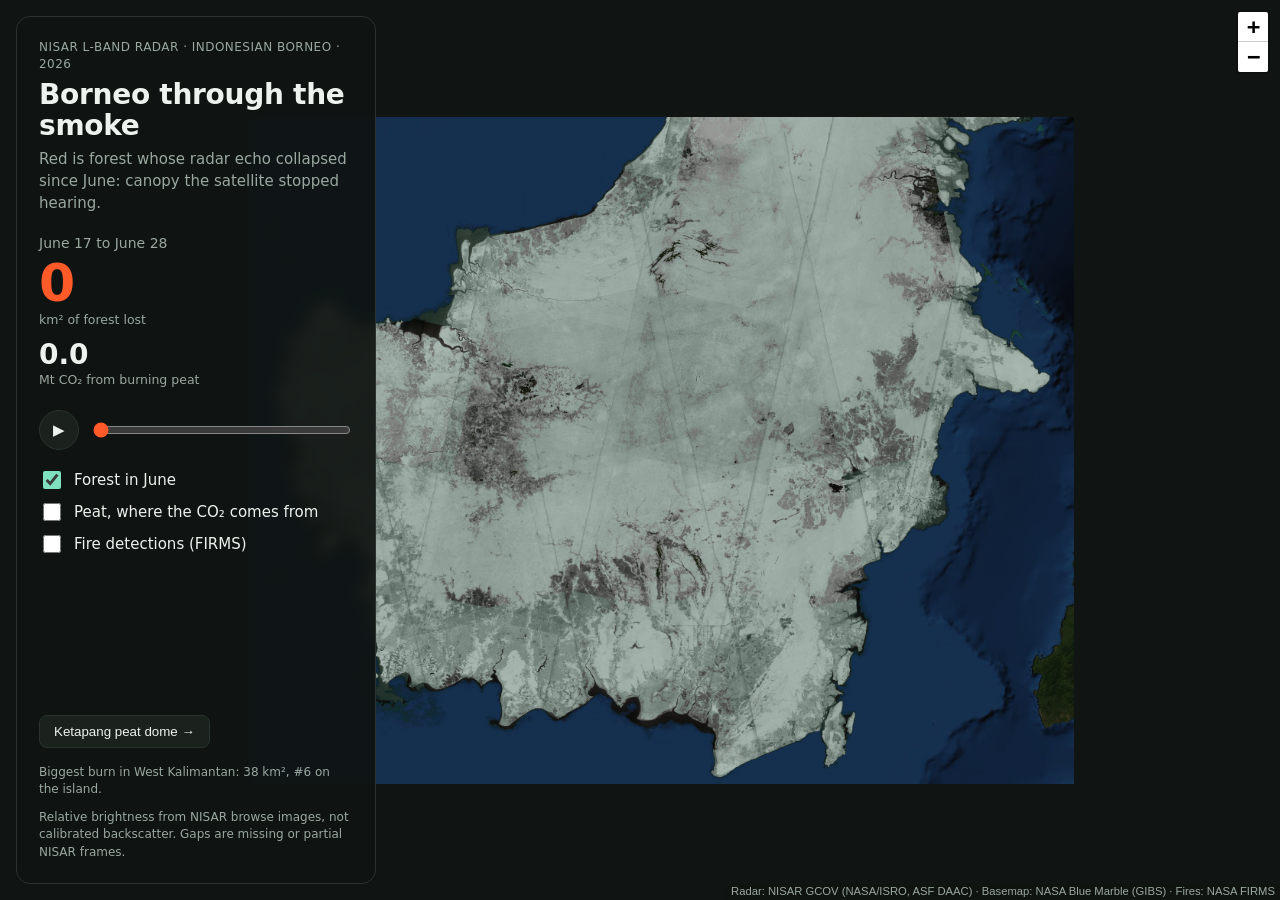
==== index.html @ 3c196cfb "Peat layer, car scale, single-pass Ketapang chart CO2 gets a map layer (Peat-ML peat share) and a sc" ====
<!doctype html>
<html lang="en">
<head>
  <meta charset="utf-8">
  <meta name="viewport" content="width=device-width, initial-scale=1">
  <title>Borneo Through the Smoke</title>
  <link rel="stylesheet" href="vendor/leaflet.css">
  <link rel="stylesheet" href="style.css">
</head>
<body>
  <div id="map" aria-label="Map of Indonesian Borneo"></div>

  <aside id="panel">
    <header>
      <p class="kicker">NISAR L-band radar · Indonesian Borneo · 2026</p>
      <h1>Borneo through the smoke</h1>
      <p class="lede">Red is forest whose radar echo collapsed since June: canopy the satellite stopped hearing.</p>
    </header>

    <section class="readout" aria-live="polite">
      <div class="date" id="date">June 17 to 28</div>
      <div class="stat"><span id="km2">0</span><small>km² of forest lost</small></div>
      <div class="stat secondary" id="co2wrap" hidden><span id="co2">0</span><small id="co2label">Mt CO₂ from burning peat</small><small class="cars" id="cars"></small></div>
    </section>

    <section class="time">
      <button id="play" type="button" aria-label="Play">▶</button>
      <input id="slider" type="range" min="0" max="0" value="0" aria-label="12-day step">
    </section>

    <section class="layers">
      <label><input type="checkbox" id="tForest" checked> Forest in June</label>
      <label><input type="checkbox" id="tPeat"> Peat, where the CO₂ comes from</label>
      <label><input type="checkbox" id="tFires"> Fire detections (FIRMS)</label>
      <div class="agree" id="agree" hidden></div>
    </section>

    <section class="probe" id="probe" hidden>
      <div class="probe-head">
        <strong id="probeTitle">This spot</strong>
        <button id="probeClose" type="button" aria-label="Close">×</button>
      </div>
      <svg id="chart" viewBox="0 0 300 130" role="img" aria-label="Radar brightness over time"></svg>
      <p class="probenote" id="probeNote"></p>
      <p class="legend"><span class="hv"></span>HV hears leaves and branches <span class="hh"></span>HH hears the ground and trunks</p>
    </section>

    <footer>
      <button id="jump" type="button">Ketapang peat dome →</button>
      <small class="jumpnote" id="jumpNote"></small>
      <p class="limits">Relative brightness from NISAR browse images, not calibrated backscatter. Gaps are missing or partial NISAR frames.</p>
    </footer>
  </aside>

  <script src="vendor/leaflet.js"></script>
  <script src="app.js"></script>
</body>
</html>
---- vendor/leaflet.css ----
/* required styles */

.leaflet-pane,
.leaflet-tile,
.leaflet-marker-icon,
.leaflet-marker-shadow,
.leaflet-tile-container,
.leaflet-pane > svg,
.leaflet-pane > canvas,
.leaflet-zoom-box,
.leaflet-image-layer,
.leaflet-layer {
	position: absolute;
	left: 0;
	top: 0;
	}
.leaflet-container {
	overflow: hidden;
	}
.leaflet-tile,
.leaflet-marker-icon,
.leaflet-marker-shadow {
	-webkit-user-select: none;
	   -moz-user-select: none;
	        user-select: none;
	  -webkit-user-drag: none;
	}
/* Prevents IE11 from highlighting tiles in blue */
.leaflet-tile::selection {
	background: transparent;
}
/* Safari renders non-retina tile on retina better with this, but Chrome is worse */
.leaflet-safari .leaflet-tile {
	image-rendering: -webkit-optimize-contrast;
	}
/* hack that prevents hw layers "stretching" when loading new tiles */
.leaflet-safari .leaflet-tile-container {
	width: 1600px;
	height: 1600px;
	-webkit-transform-origin: 0 0;
	}
.leaflet-marker-icon,
.leaflet-marker-shadow {
	display: block;
	}
/* .leaflet-container svg: reset svg max-width decleration shipped in Joomla! (joomla.org) 3.x */
/* .leaflet-container img: map is broken in FF if you have max-width: 100% on tiles */
.leaflet-container .leaflet-overlay-pane svg {
	max-width: none !important;
	max-height: none !important;
	}
.leaflet-container .leaflet-marker-pane img,
.leaflet-container .leaflet-shadow-pane img,
.leaflet-container .leaflet-tile-pane img,
.leaflet-container img.leaflet-image-layer,
.leaflet-container .leaflet-tile {
	max-width: none !important;
	max-height: none !important;
	width: auto;
	padding: 0;
	}

.leaflet-container img.leaflet-tile {
	/* See: https://bugs.chromium.org/p/chromium/issues/detail?id=600120 */
	mix-blend-mode: plus-lighter;
}

.leaflet-container.leaflet-touch-zoom {
	-ms-touch-action: pan-x pan-y;
	touch-action: pan-x pan-y;
	}
.leaflet-container.leaflet-touch-drag {
	-ms-touch-action: pinch-zoom;
	/* Fallback for FF which doesn't support pinch-zoom */
	touch-action: none;
	touch-action: pinch-zoom;
}
.leaflet-container.leaflet-touch-drag.leaflet-touch-zoom {
	-ms-touch-action: none;
	touch-action: none;
}
.leaflet-container {
	-webkit-tap-highlight-color: transparent;
}
.leaflet-container a {
	-webkit-tap-highlight-color: rgba(51, 181, 229, 0.4);
}
.leaflet-tile {
	filter: inherit;
	visibility: hidden;
	}
.leaflet-tile-loaded {
	visibility: inherit;
	}
.leaflet-zoom-box {
	width: 0;
	height: 0;
	-moz-box-sizing: border-box;
	     box-sizing: border-box;
	z-index: 800;
	}
/* workaround for https://bugzilla.mozilla.org/show_bug.cgi?id=888319 */
.leaflet-overlay-pane svg {
	-moz-user-select: none;
	}

.leaflet-pane         { z-index: 400; }

.leaflet-tile-pane    { z-index: 200; }
.leaflet-overlay-pane { z-index: 400; }
.leaflet-shadow-pane  { z-index: 500; }
.leaflet-marker-pane  { z-index: 600; }
.leaflet-tooltip-pane   { z-index: 650; }
.leaflet-popup-pane   { z-index: 700; }

.leaflet-map-pane canvas { z-index: 100; }
.leaflet-map-pane svg    { z-index: 200; }

.leaflet-vml-shape {
	width: 1px;
	height: 1px;
	}
.lvml {
	behavior: url(#default#VML);
	display: inline-block;
	position: absolute;
	}


/* control positioning */

.leaflet-control {
	position: relative;
	z-index: 800;
	pointer-events: visiblePainted; /* IE 9-10 doesn't have auto */
	pointer-events: auto;
	}
.leaflet-top,
.leaflet-bottom {
	position: absolute;
	z-index: 1000;
	pointer-events: none;
	}
.leaflet-top {
	top: 0;
	}
.leaflet-right {
	right: 0;
	}
.leaflet-bottom {
	bottom: 0;
	}
.leaflet-left {
	left: 0;
	}
.leaflet-control {
	float: left;
	clear: both;
	}
.leaflet-right .leaflet-control {
	float: right;
	}
.leaflet-top .leaflet-control {
	margin-top: 10px;
	}
.leaflet-bottom .leaflet-control {
	margin-bottom: 10px;
	}
.leaflet-left .leaflet-control {
	margin-left: 10px;
	}
.leaflet-right .leaflet-control {
	margin-right: 10px;
	}


/* zoom and fade animations */

.leaflet-fade-anim .leaflet-popup {
	opacity: 0;
	-webkit-transition: opacity 0.2s linear;
	   -moz-transition: opacity 0.2s linear;
	        transition: opacity 0.2s linear;
	}
.leaflet-fade-anim .leaflet-map-pane .leaflet-popup {
	opacity: 1;
	}
.leaflet-zoom-animated {
	-webkit-transform-origin: 0 0;
	    -ms-transform-origin: 0 0;
	        transform-origin: 0 0;
	}
svg.leaflet-zoom-animated {
	will-change: transform;
}

.leaflet-zoom-anim .leaflet-zoom-animated {
	-webkit-transition: -webkit-transform 0.25s cubic-bezier(0,0,0.25,1);
	   -moz-transition:    -moz-transform 0.25s cubic-bezier(0,0,0.25,1);
	        transition:         transform 0.25s cubic-bezier(0,0,0.25,1);
	}
.leaflet-zoom-anim .leaflet-tile,
.leaflet-pan-anim .leaflet-tile {
	-webkit-transition: none;
	   -moz-transition: none;
	        transition: none;
	}

.leaflet-zoom-anim .leaflet-zoom-hide {
	visibility: hidden;
	}


/* cursors */

.leaflet-interactive {
	cursor: pointer;
	}
.leaflet-grab {
	cursor: -webkit-grab;
	cursor:    -moz-grab;
	cursor:         grab;
	}
.leaflet-crosshair,
.leaflet-crosshair .leaflet-interactive {
	cursor: crosshair;
	}
.leaflet-popup-pane,
.leaflet-control {
	cursor: auto;
	}
.leaflet-dragging .leaflet-grab,
.leaflet-dragging .leaflet-grab .leaflet-interactive,
.leaflet-dragging .leaflet-marker-draggable {
	cursor: move;
	cursor: -webkit-grabbing;
	cursor:    -moz-grabbing;
	cursor:         grabbing;
	}

/* marker & overlays interactivity */
.leaflet-marker-icon,
.leaflet-marker-shadow,
.leaflet-image-layer,
.leaflet-pane > svg path,
.leaflet-tile-container {
	pointer-events: none;
	}

.leaflet-marker-icon.leaflet-interactive,
.leaflet-image-layer.leaflet-interactive,
.leaflet-pane > svg path.leaflet-interactive,
svg.leaflet-image-layer.leaflet-interactive path {
	pointer-events: visiblePainted; /* IE 9-10 doesn't have auto */
	pointer-events: auto;
	}

/* visual tweaks */

.leaflet-container {
	background: #ddd;
	outline-offset: 1px;
	}
.leaflet-container a {
	color: #0078A8;
	}
.leaflet-zoom-box {
	border: 2px dotted #38f;
	background: rgba(255,255,255,0.5);
	}


/* general typography */
.leaflet-container {
	font-family: "Helvetica Neue", Arial, Helvetica, sans-serif;
	font-size: 12px;
	font-size: 0.75rem;
	line-height: 1.5;
	}


/* general toolbar styles */

.leaflet-bar {
	box-shadow: 0 1px 5px rgba(0,0,0,0.65);
	border-radius: 4px;
	}
.leaflet-bar a {
	background-color: #fff;
	border-bottom: 1px solid #ccc;
	width: 26px;
	height: 26px;
	line-height: 26px;
	display: block;
	text-align: center;
	text-decoration: none;
	color: black;
	}
.leaflet-bar a,
.leaflet-control-layers-toggle {
	background-position: 50% 50%;
	background-repeat: no-repeat;
	display: block;
	}
.leaflet-bar a:hover,
.leaflet-bar a:focus {
	background-color: #f4f4f4;
	}
.leaflet-bar a:first-child {
	border-top-left-radius: 4px;
	border-top-right-radius: 4px;
	}
.leaflet-bar a:last-child {
	border-bottom-left-radius: 4px;
	border-bottom-right-radius: 4px;
	border-bottom: none;
	}
.leaflet-bar a.leaflet-disabled {
	cursor: default;
	background-color: #f4f4f4;
	color: #bbb;
	}

.leaflet-touch .leaflet-bar a {
	width: 30px;
	height: 30px;
	line-height: 30px;
	}
.leaflet-touch .leaflet-bar a:first-child {
	border-top-left-radius: 2px;
	border-top-right-radius: 2px;
	}
.leaflet-touch .leaflet-bar a:last-child {
	border-bottom-left-radius: 2px;
	border-bottom-right-radius: 2px;
	}

/* zoom control */

.leaflet-control-zoom-in,
.leaflet-control-zoom-out {
	font: bold 18px 'Lucida Console', Monaco, monospace;
	text-indent: 1px;
	}

.leaflet-touch .leaflet-control-zoom-in, .leaflet-touch .leaflet-control-zoom-out  {
	font-size: 22px;
	}


/* layers control */

.leaflet-control-layers {
	box-shadow: 0 1px 5px rgba(0,0,0,0.4);
	background: #fff;
	border-radius: 5px;
	}
.leaflet-control-layers-toggle {
	background-image: url(images/layers.png);
	width: 36px;
	height: 36px;
	}
.leaflet-retina .leaflet-control-layers-toggle {
	background-image: url(images/layers-2x.png);
	background-size: 26px 26px;
	}
.leaflet-touch .leaflet-control-layers-toggle {
	width: 44px;
	height: 44px;
	}
.leaflet-control-layers .leaflet-control-layers-list,
.leaflet-control-layers-expanded .leaflet-control-layers-toggle {
	display: none;
	}
.leaflet-control-layers-expanded .leaflet-control-layers-list {
	display: block;
	position: relative;
	}
.leaflet-control-layers-expanded {
	padding: 6px 10px 6px 6px;
	color: #333;
	background: #fff;
	}
.leaflet-control-layers-scrollbar {
	overflow-y: scroll;
	overflow-x: hidden;
	padding-right: 5px;
	}
.leaflet-control-layers-selector {
	margin-top: 2px;
	position: relative;
	top: 1px;
	}
.leaflet-control-layers label {
	display: block;
	font-size: 13px;
	font-size: 1.08333em;
	}
.leaflet-control-layers-separator {
	height: 0;
	border-top: 1px solid #ddd;
	margin: 5px -10px 5px -6px;
	}

/* Default icon URLs */
.leaflet-default-icon-path { /* used only in path-guessing heuristic, see L.Icon.Default */
	background-image: url(images/marker-icon.png);
	}


/* attribution and scale controls */

.leaflet-container .leaflet-control-attribution {
	background: #fff;
	background: rgba(255, 255, 255, 0.8);
	margin: 0;
	}
.leaflet-control-attribution,
.leaflet-control-scale-line {
	padding: 0 5px;
	color: #333;
	line-height: 1.4;
	}
.leaflet-control-attribution a {
	text-decoration: none;
	}
.leaflet-control-attribution a:hover,
.leaflet-control-attribution a:focus {
	text-decoration: underline;
	}
.leaflet-attribution-flag {
	display: inline !important;
	vertical-align: baseline !important;
	width: 1em;
	height: 0.6669em;
	}
.leaflet-left .leaflet-control-scale {
	margin-left: 5px;
	}
.leaflet-bottom .leaflet-control-scale {
	margin-bottom: 5px;
	}
.leaflet-control-scale-line {
	border: 2px solid #777;
	border-top: none;
	line-height: 1.1;
	padding: 2px 5px 1px;
	white-space: nowrap;
	-moz-box-sizing: border-box;
	     box-sizing: border-box;
	background: rgba(255, 255, 255, 0.8);
	text-shadow: 1px 1px #fff;
	}
.leaflet-control-scale-line:not(:first-child) {
	border-top: 2px solid #777;
	border-bottom: none;
	margin-top: -2px;
	}
.leaflet-control-scale-line:not(:first-child):not(:last-child) {
	border-bottom: 2px solid #777;
	}

.leaflet-touch .leaflet-control-attribution,
.leaflet-touch .leaflet-control-layers,
.leaflet-touch .leaflet-bar {
	box-shadow: none;
	}
.leaflet-touch .leaflet-control-layers,
.leaflet-touch .leaflet-bar {
	border: 2px solid rgba(0,0,0,0.2);
	background-clip: padding-box;
	}


/* popup */

.leaflet-popup {
	position: absolute;
	text-align: center;
	margin-bottom: 20px;
	}
.leaflet-popup-content-wrapper {
	padding: 1px;
	text-align: left;
	border-radius: 12px;
	}
.leaflet-popup-content {
	margin: 13px 24px 13px 20px;
	line-height: 1.3;
	font-size: 13px;
	font-size: 1.08333em;
	min-height: 1px;
	}
.leaflet-popup-content p {
	margin: 17px 0;
	margin: 1.3em 0;
	}
.leaflet-popup-tip-container {
	width: 40px;
	height: 20px;
	position: absolute;
	left: 50%;
	margin-top: -1px;
	margin-left: -20px;
	overflow: hidden;
	pointer-events: none;
	}
.leaflet-popup-tip {
	width: 17px;
	height: 17px;
	padding: 1px;

	margin: -10px auto 0;
	pointer-events: auto;

	-webkit-transform: rotate(45deg);
	   -moz-transform: rotate(45deg);
	    -ms-transform: rotate(45deg);
	        transform: rotate(45deg);
	}
.leaflet-popup-content-wrapper,
.leaflet-popup-tip {
	background: white;
	color: #333;
	box-shadow: 0 3px 14px rgba(0,0,0,0.4);
	}
.leaflet-container a.leaflet-popup-close-button {
	position: absolute;
	top: 0;
	right: 0;
	border: none;
	text-align: center;
	width: 24px;
	height: 24px;
	font: 16px/24px Tahoma, Verdana, sans-serif;
	color: #757575;
	text-decoration: none;
	background: transparent;
	}
.leaflet-container a.leaflet-popup-close-button:hover,
.leaflet-container a.leaflet-popup-close-button:focus {
	color: #585858;
	}
.leaflet-popup-scrolled {
	overflow: auto;
	}

.leaflet-oldie .leaflet-popup-content-wrapper {
	-ms-zoom: 1;
	}
.leaflet-oldie .leaflet-popup-tip {
	width: 24px;
	margin: 0 auto;

	-ms-filter: "progid:DXImageTransform.Microsoft.Matrix(M11=0.70710678, M12=0.70710678, M21=-0.70710678, M22=0.70710678)";
	filter: progid:DXImageTransform.Microsoft.Matrix(M11=0.70710678, M12=0.70710678, M21=-0.70710678, M22=0.70710678);
	}

.leaflet-oldie .leaflet-control-zoom,
.leaflet-oldie .leaflet-control-layers,
.leaflet-oldie .leaflet-popup-content-wrapper,
.leaflet-oldie .leaflet-popup-tip {
	border: 1px solid #999;
	}


/* div icon */

.leaflet-div-icon {
	background: #fff;
	border: 1px solid #666;
	}


/* Tooltip */
/* Base styles for the element that has a tooltip */
.leaflet-tooltip {
	position: absolute;
	padding: 6px;
	background-color: #fff;
	border: 1px solid #fff;
	border-radius: 3px;
	color: #222;
	white-space: nowrap;
	-webkit-user-select: none;
	-moz-user-select: none;
	-ms-user-select: none;
	user-select: none;
	pointer-events: none;
	box-shadow: 0 1px 3px rgba(0,0,0,0.4);
	}
.leaflet-tooltip.leaflet-interactive {
	cursor: pointer;
	pointer-events: auto;
	}
.leaflet-tooltip-top:before,
.leaflet-tooltip-bottom:before,
.leaflet-tooltip-left:before,
.leaflet-tooltip-right:before {
	position: absolute;
	pointer-events: none;
	border: 6px solid transparent;
	background: transparent;
	content: "";
	}

/* Directions */

.leaflet-tooltip-bottom {
	margin-top: 6px;
}
.leaflet-tooltip-top {
	margin-top: -6px;
}
.leaflet-tooltip-bottom:before,
.leaflet-tooltip-top:before {
	left: 50%;
	margin-left: -6px;
	}
.leaflet-tooltip-top:before {
	bottom: 0;
	margin-bottom: -12px;
	border-top-color: #fff;
	}
.leaflet-tooltip-bottom:before {
	top: 0;
	margin-top: -12px;
	margin-left: -6px;
	border-bottom-color: #fff;
	}
.leaflet-tooltip-left {
	margin-left: -6px;
}
.leaflet-tooltip-right {
	margin-left: 6px;
}
.leaflet-tooltip-left:before,
.leaflet-tooltip-right:before {
	top: 50%;
	margin-top: -6px;
	}
.leaflet-tooltip-left:before {
	right: 0;
	margin-right: -12px;
	border-left-color: #fff;
	}
.leaflet-tooltip-right:before {
	left: 0;
	margin-left: -12px;
	border-right-color: #fff;
	}

/* Printing */

@media print {
	/* Prevent printers from removing background-images of controls. */
	.leaflet-control {
		-webkit-print-color-adjust: exact;
		print-color-adjust: exact;
		}
	}
---- style.css ----
:root {
  --bg: #101412;
  --panel: rgba(16, 20, 18, 0.92);
  --ink: #eef2ee;
  --muted: #9aa8a0;
  --line: #2a332e;
  --forest: #7ee0be;
  --loss: #ff5a28;
  --fire: #ffd23f;
  --hv: #7ee0be;
  --hh: #8fb4ff;
}

* { box-sizing: border-box; }
html, body { margin: 0; height: 100%; background: var(--bg); color: var(--ink);
  font: 15px/1.45 "Inter", system-ui, -apple-system, "Segoe UI", sans-serif; }

#map { position: fixed; inset: 0; background: var(--bg); }
.leaflet-container { background: var(--bg); }
.leaflet-control-attribution { background: rgba(16, 20, 18, 0.7) !important; color: var(--muted) !important; }
.leaflet-control-attribution a { color: var(--muted) !important; }

#panel {
  position: fixed; top: 16px; left: 16px; bottom: 16px; width: 360px;
  display: flex; flex-direction: column; gap: 18px; padding: 22px;
  background: var(--panel); border: 1px solid var(--line); border-radius: 14px;
  overflow-y: auto; z-index: 1000; backdrop-filter: blur(6px);
}

.kicker { margin: 0 0 6px; color: var(--muted); font-size: 12px; letter-spacing: 0.04em; text-transform: uppercase; }
h1 { margin: 0 0 8px; font-size: 28px; line-height: 1.1; letter-spacing: -0.01em; }
.lede { margin: 0; color: var(--muted); }

.readout .date { font-size: 14px; color: var(--muted); margin-bottom: 4px; }
.stat span { display: block; font-size: 52px; font-weight: 700; line-height: 1; color: var(--loss);
  font-variant-numeric: tabular-nums; }
.stat small { color: var(--muted); }
.stat.secondary { margin-top: 10px; }
.stat.secondary span { font-size: 28px; color: var(--ink); }

.time { display: flex; align-items: center; gap: 12px; }
#play { width: 40px; height: 40px; flex: none; border-radius: 50%; border: 1px solid var(--line);
  background: #1b221e; color: var(--ink); font-size: 15px; cursor: pointer; }
#play:hover { border-color: var(--forest); }
#slider { flex: 1; accent-color: var(--loss); height: 32px; }

.layers { display: grid; gap: 8px; }
.layers label { display: flex; gap: 10px; align-items: center; cursor: pointer; }
.layers input { width: 18px; height: 18px; accent-color: var(--forest); }
.agree { font-size: 13px; color: var(--ink); background: #1b221e; border-left: 3px solid var(--fire);
  padding: 8px 10px; border-radius: 4px; }

.probe { border-top: 1px solid var(--line); padding-top: 14px; }
.probe-head { display: flex; justify-content: space-between; align-items: center; }
#probeClose { background: none; border: none; color: var(--muted); font-size: 22px; cursor: pointer; }
#chart { width: 100%; height: auto; margin-top: 6px; }
#chart text { fill: var(--muted); font-size: 9px; }
#chart .grid { stroke: var(--line); }
#chart .hv { stroke: var(--hv); fill: none; stroke-width: 2.5; }
#chart .hh { stroke: var(--hh); fill: none; stroke-width: 2.5; }
#chart .now { stroke: var(--loss); stroke-dasharray: 3 3; }
.legend { margin: 6px 0 0; font-size: 12px; color: var(--muted); }
.legend span { display: inline-block; width: 14px; height: 3px; margin: 0 6px 3px 0; vertical-align: middle; }
.legend .hv { background: var(--hv); }
.legend .hh { background: var(--hh); margin-left: 10px; }

footer { margin-top: auto; display: grid; gap: 10px; }
#jump { justify-self: start; padding: 8px 14px; border-radius: 8px; border: 1px solid var(--line);
  background: #1b221e; color: var(--ink); cursor: pointer; }
#jump:hover { border-color: var(--loss); }
.limits { margin: 0; font-size: 12px; color: var(--muted); }

.fire-dot { fill: var(--fire); }

@media (max-width: 700px) {
  #panel { top: auto; left: 0; right: 0; bottom: 0; width: auto; max-height: 52vh;
    border-radius: 14px 14px 0 0; padding: 16px; gap: 12px; }
  h1 { font-size: 22px; }
  .lede { display: none; }
  .stat span { font-size: 38px; }
}

.stat small.cars { display: block; margin-top: 2px; color: var(--muted, #9aa3a0); font-size: 12px; }
.jumpnote { display: block; margin-top: 6px; color: var(--muted, #9aa3a0); font-size: 12px; }
#chart circle.hv { fill: var(--hv); stroke: none; }
#chart circle.hh { fill: var(--hh); stroke: none; }
.probenote { margin: 6px 0 0; font-size: 13px; color: var(--ink); }
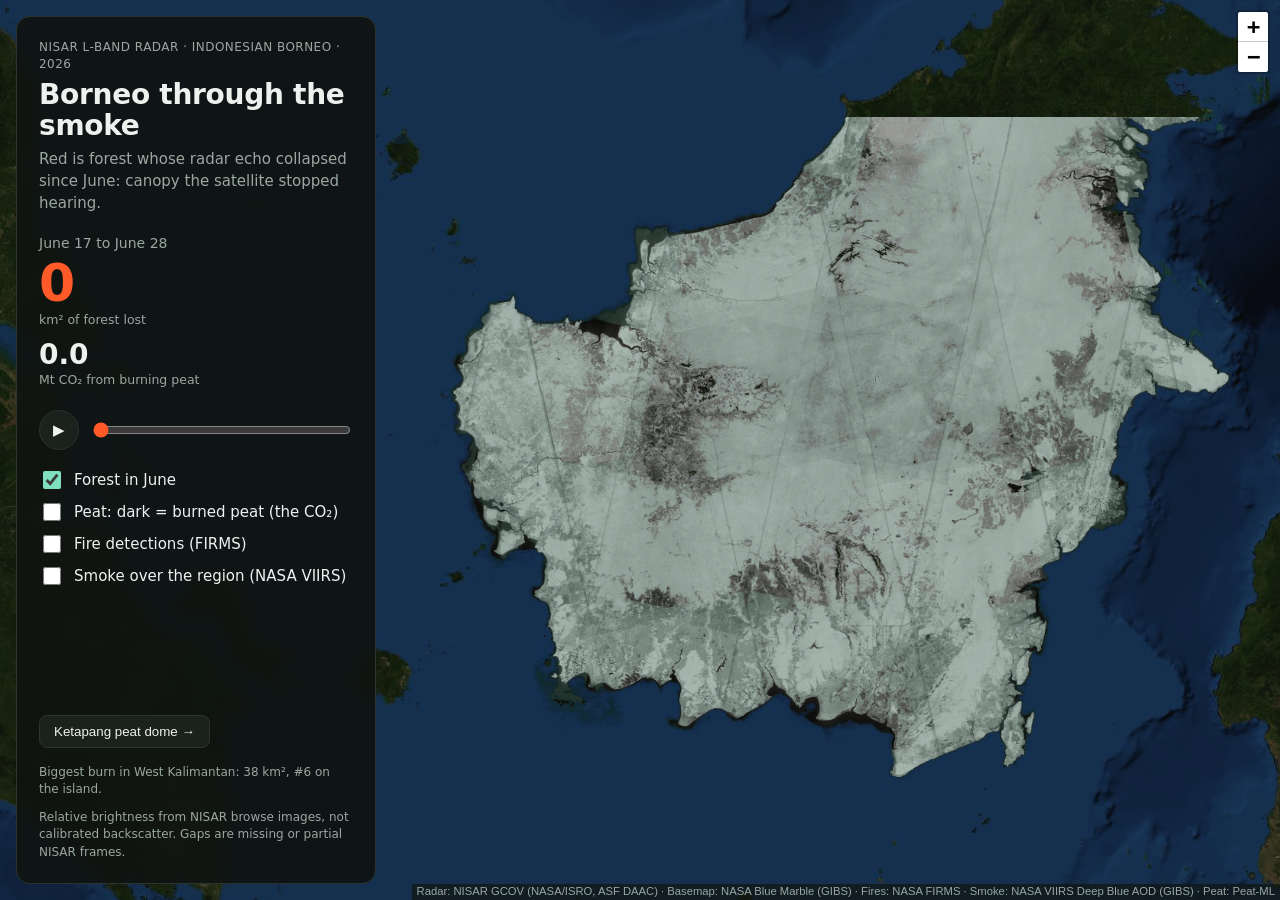
==== commit 22eed810: "Burned peat per step and regional smoke layer Peat toggle now shows burned peat building up per step" ====
--- a/index.html
+++ b/index.html
@@ -30,8 +30,10 @@
 
     <section class="layers">
       <label><input type="checkbox" id="tForest" checked> Forest in June</label>
-      <label><input type="checkbox" id="tPeat"> Peat, where the CO₂ comes from</label>
+      <label><input type="checkbox" id="tPeat"> Peat: dark = burned peat (the CO₂)</label>
       <label><input type="checkbox" id="tFires"> Fire detections (FIRMS)</label>
+      <label><input type="checkbox" id="tSmoke"> Smoke over the region (NASA VIIRS)</label>
+      <p class="smokenote" id="smokeNote" hidden>Haze is what normal satellites see. Numbers are aerosol optical depth: under 0.3 is clear, over 1 is thick smoke.</p>
       <div class="agree" id="agree" hidden></div>
     </section>
 
--- a/style.css
+++ b/style.css
@@ -85,3 +85,12 @@
 #chart circle.hv { fill: var(--hv); stroke: none; }
 #chart circle.hh { fill: var(--hh); stroke: none; }
 .probenote { margin: 6px 0 0; font-size: 13px; color: var(--ink); }
+.smokenote { margin: 4px 0 0 30px; font-size: 12px; color: var(--muted); }
+.city { white-space: nowrap; font: 600 12px/1.2 system-ui, sans-serif; color: #fff; background: rgba(16, 20, 18, 0.85);
+  border-radius: 6px; padding: 3px 7px; transform: translate(-50%, -50%); border-left: 3px solid #8aa; width: max-content; }
+.city b { font-weight: 600; color: var(--muted); margin-right: 4px; }
+.city.clear { border-left-color: #7ee0be; }
+.city.hazy { border-left-color: #f2c14e; }
+.city.thick { border-left-color: #ff5a36; }
+.city.none { border-left-color: #556; color: var(--muted); font-weight: 400; }
+@media (max-width: 700px) { .city { font-size: 10px; padding: 2px 5px; } }
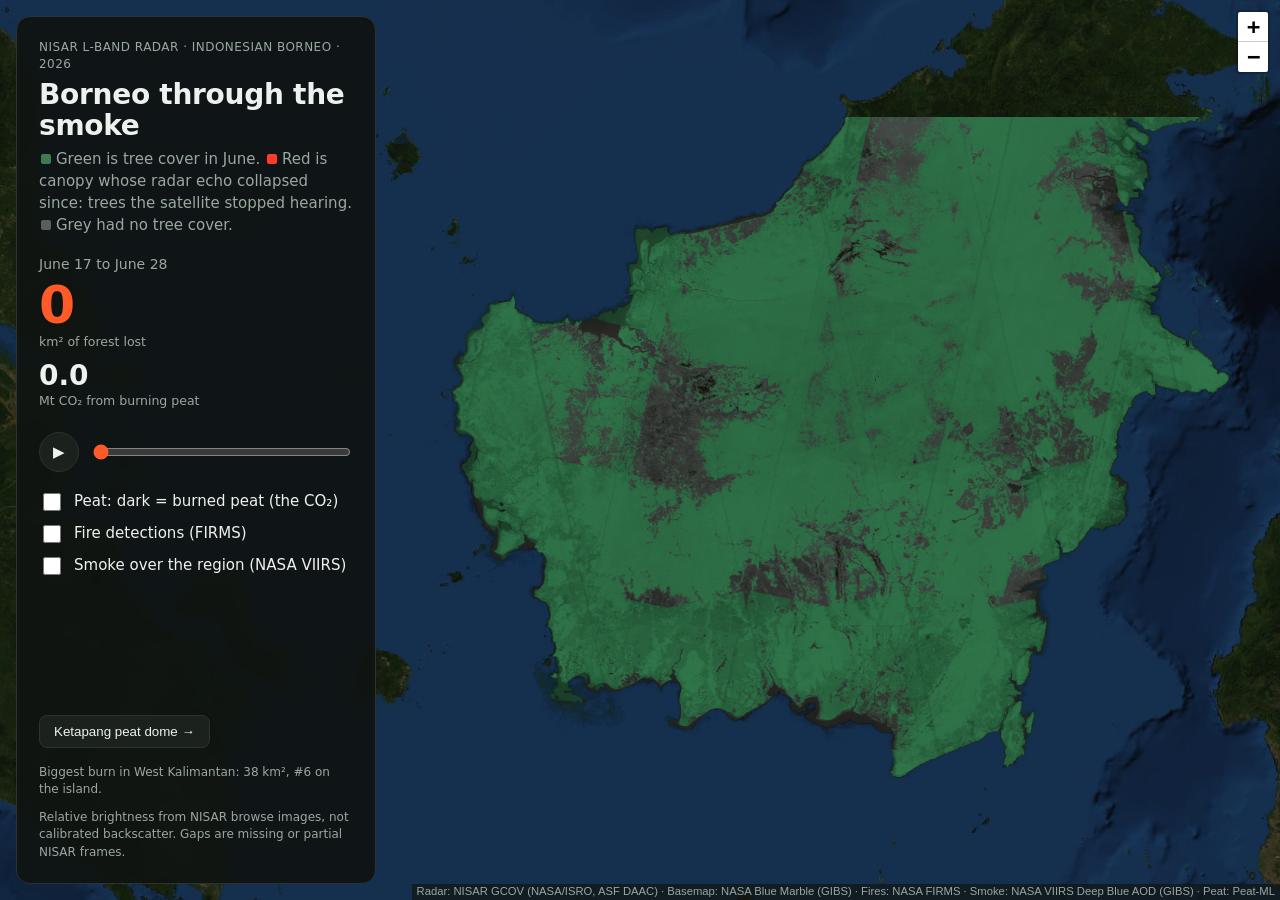
==== commit 8a990307: "Green tree-cover base, filled smoke plume, smoke view hides radar Base layer shows June tree cover i" ====
--- a/index.html
+++ b/index.html
@@ -14,7 +14,7 @@
     <header>
       <p class="kicker">NISAR L-band radar · Indonesian Borneo · 2026</p>
       <h1>Borneo through the smoke</h1>
-      <p class="lede">Red is forest whose radar echo collapsed since June: canopy the satellite stopped hearing.</p>
+      <p class="lede"><span class="key green"></span>Green is tree cover in June. <span class="key red"></span>Red is canopy whose radar echo collapsed since: trees the satellite stopped hearing. <span class="key grey"></span>Grey had no tree cover.</p>
     </header>
 
     <section class="readout" aria-live="polite">
@@ -29,11 +29,10 @@
     </section>
 
     <section class="layers">
-      <label><input type="checkbox" id="tForest" checked> Forest in June</label>
       <label><input type="checkbox" id="tPeat"> Peat: dark = burned peat (the CO₂)</label>
       <label><input type="checkbox" id="tFires"> Fire detections (FIRMS)</label>
       <label><input type="checkbox" id="tSmoke"> Smoke over the region (NASA VIIRS)</label>
-      <p class="smokenote" id="smokeNote" hidden>Haze is what normal satellites see. Numbers are aerosol optical depth: under 0.3 is clear, over 1 is thick smoke.</p>
+      <p class="smokenote" id="smokeNote" hidden>Haze is what normal satellites see. Holes are filled from the steps either side and nearby readings. Numbers are aerosol optical depth: under 0.3 is clear, over 1 is thick smoke.</p>
       <div class="agree" id="agree" hidden></div>
     </section>
 
--- a/style.css
+++ b/style.css
@@ -94,3 +94,7 @@
 .city.thick { border-left-color: #ff5a36; }
 .city.none { border-left-color: #556; color: var(--muted); font-weight: 400; }
 @media (max-width: 700px) { .city { font-size: 10px; padding: 2px 5px; } }
+.key { display: inline-block; width: 10px; height: 10px; border-radius: 2px; margin: 0 5px 0 2px; vertical-align: 0; }
+.key.green { background: #3f7a52; }
+.key.red { background: #ff3a28; }
+.key.grey { background: #5a5e5c; }
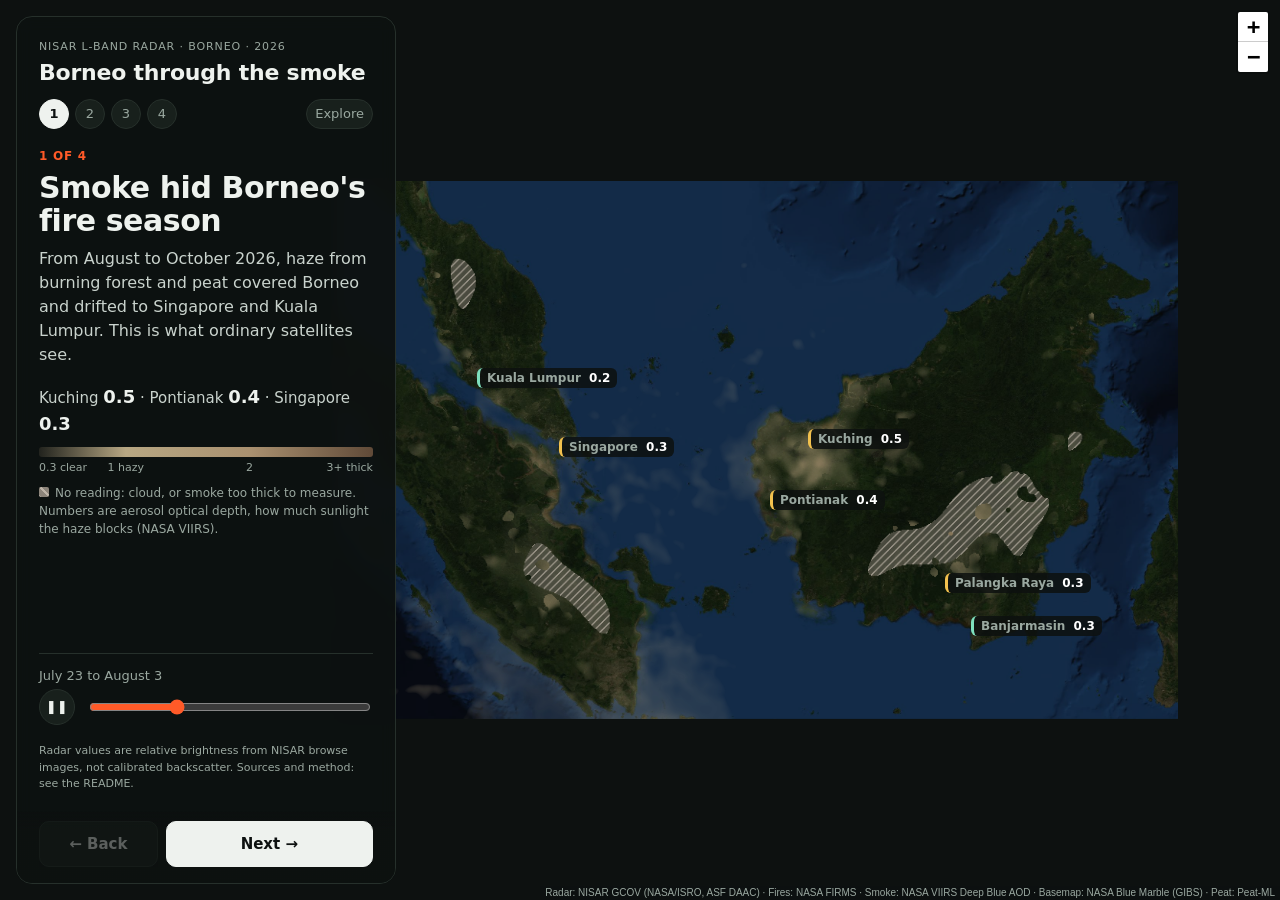
==== commit 04679afe: "Guided four-chapter story with Explore mode Smoke, radar through it, fire agreement, peat carbon, th" ====
--- a/index.html
+++ b/index.html
@@ -8,32 +8,36 @@
   <link rel="stylesheet" href="style.css">
 </head>
 <body>
-  <div id="map" aria-label="Map of Indonesian Borneo"></div>
+  <div id="map" aria-label="Map of Borneo and the region around it"></div>
 
   <aside id="panel">
-    <header>
-      <p class="kicker">NISAR L-band radar · Indonesian Borneo · 2026</p>
+    <header class="brand">
+      <p class="kicker">NISAR L-band radar · Borneo · 2026</p>
       <h1>Borneo through the smoke</h1>
-      <p class="lede"><span class="key green"></span>Green is tree cover in June. <span class="key red"></span>Red is canopy whose radar echo collapsed since: trees the satellite stopped hearing. <span class="key grey"></span>Grey had no tree cover.</p>
+      <nav class="dots" id="dots" aria-label="Chapters"></nav>
     </header>
 
-    <section class="readout" aria-live="polite">
-      <div class="date" id="date">June 17 to 28</div>
-      <div class="stat"><span id="km2">0</span><small>km² of forest lost</small></div>
-      <div class="stat secondary" id="co2wrap" hidden><span id="co2">0</span><small id="co2label">Mt CO₂ from burning peat</small><small class="cars" id="cars"></small></div>
+    <section class="chapter" id="chapter" aria-live="polite">
+      <p class="chno" id="chNo"></p>
+      <h2 id="chTitle"></h2>
+      <p class="chbody" id="chBody"></p>
+      <div class="widget" id="chWidget"></div>
     </section>
 
-    <section class="time">
-      <button id="play" type="button" aria-label="Play">▶</button>
-      <input id="slider" type="range" min="0" max="0" value="0" aria-label="12-day step">
-    </section>
-
-    <section class="layers">
-      <label><input type="checkbox" id="tPeat"> Peat: dark = burned peat (the CO₂)</label>
-      <label><input type="checkbox" id="tFires"> Fire detections (FIRMS)</label>
-      <label><input type="checkbox" id="tSmoke"> Smoke over the region (NASA VIIRS)</label>
-      <p class="smokenote" id="smokeNote" hidden>Haze is what normal satellites see. Holes are filled from the steps either side and nearby readings. Numbers are aerosol optical depth: under 0.3 is clear, over 1 is thick smoke.</p>
-      <div class="agree" id="agree" hidden></div>
+    <section class="explore" id="explore" hidden>
+      <div class="stats">
+        <div><span class="big loss" data-live="km2">0</span><small>km² of tree cover lost</small></div>
+        <div><span class="big" data-live="co2">0</span><small>Mt CO₂ from burning peat</small></div>
+      </div>
+      <div class="layers">
+        <label><input type="checkbox" id="tPeat"> Peat <span class="hint">dark = burned peat</span></label>
+        <label><input type="checkbox" id="tFires"> NASA fire detections</label>
+        <label><input type="checkbox" id="tSmoke"> Smoke <span class="hint">what normal satellites see</span></label>
+      </div>
+      <div class="jumps">
+        <button type="button" class="jump" data-jump="ketapang">Ketapang peat dome →</button>
+      </div>
+      <p class="hint">Click anywhere on the map for that spot's radar history.</p>
     </section>
 
     <section class="probe" id="probe" hidden>
@@ -43,14 +47,23 @@
       </div>
       <svg id="chart" viewBox="0 0 300 130" role="img" aria-label="Radar brightness over time"></svg>
       <p class="probenote" id="probeNote"></p>
-      <p class="legend"><span class="hv"></span>HV hears leaves and branches <span class="hh"></span>HH hears the ground and trunks</p>
+      <p class="legend"><span class="hv"></span>HV: echo off leaves and branches <span class="hh"></span>HH: off ground and trunks</p>
     </section>
 
-    <footer>
-      <button id="jump" type="button">Ketapang peat dome →</button>
-      <small class="jumpnote" id="jumpNote"></small>
-      <p class="limits">Relative brightness from NISAR browse images, not calibrated backscatter. Gaps are missing or partial NISAR frames.</p>
-    </footer>
+    <section class="timeline">
+      <div class="when"><span id="date">June 17 to 28</span></div>
+      <div class="time">
+        <button id="play" type="button" aria-label="Play">▶</button>
+        <input id="slider" type="range" min="0" max="0" value="0" aria-label="12-day step">
+      </div>
+    </section>
+
+    <div class="nav">
+      <button id="prev" type="button">← Back</button>
+      <button id="next" type="button" class="primary">Next →</button>
+    </div>
+
+    <p class="limits">Radar values are relative brightness from NISAR browse images, not calibrated backscatter. Sources and method: see the README.</p>
   </aside>
 
   <script src="vendor/leaflet.js"></script>
--- a/style.css
+++ b/style.css
@@ -1,100 +1,143 @@
 :root {
-  --bg: #101412;
-  --panel: rgba(16, 20, 18, 0.92);
+  --bg: #0d1110;
+  --panel: rgba(13, 17, 16, 0.94);
   --ink: #eef2ee;
   --muted: #9aa8a0;
-  --line: #2a332e;
-  --forest: #7ee0be;
+  --line: #26302b;
+  --chip: #18201c;
   --loss: #ff5a28;
   --fire: #ffd23f;
+  --green: #3f7a52;
   --hv: #7ee0be;
   --hh: #8fb4ff;
 }
 
 * { box-sizing: border-box; }
 html, body { margin: 0; height: 100%; background: var(--bg); color: var(--ink);
-  font: 15px/1.45 "Inter", system-ui, -apple-system, "Segoe UI", sans-serif; }
+  font: 15px/1.5 "Inter", system-ui, -apple-system, "Segoe UI", sans-serif; }
+button { font: inherit; }
 
+/* Map */
 #map { position: fixed; inset: 0; background: var(--bg); }
 .leaflet-container { background: var(--bg); }
-.leaflet-control-attribution { background: rgba(16, 20, 18, 0.7) !important; color: var(--muted) !important; }
+.leaflet-control-attribution { background: rgba(13, 17, 16, 0.75) !important; color: var(--muted) !important; font-size: 10px; }
 .leaflet-control-attribution a { color: var(--muted) !important; }
+.leaflet-pane { transition: opacity 0.9s ease; }
+.leaflet-loss-pane.glow { filter: drop-shadow(0 0 1.5px #ff3a28) drop-shadow(0 0 3px rgba(255, 70, 30, 0.8)); }
+.pixelated { image-rendering: pixelated; }
 
+/* Panel */
 #panel {
-  position: fixed; top: 16px; left: 16px; bottom: 16px; width: 360px;
-  display: flex; flex-direction: column; gap: 18px; padding: 22px;
-  background: var(--panel); border: 1px solid var(--line); border-radius: 14px;
-  overflow-y: auto; z-index: 1000; backdrop-filter: blur(6px);
+  position: fixed; top: 16px; left: 16px; bottom: 16px; width: 380px;
+  display: flex; flex-direction: column; gap: 18px; padding: 22px 22px 16px;
+  background: var(--panel); border: 1px solid var(--line); border-radius: 16px;
+  overflow-y: auto; z-index: 1000; backdrop-filter: blur(8px);
 }
+.kicker { margin: 0 0 4px; color: var(--muted); font-size: 11px; letter-spacing: 0.08em; text-transform: uppercase; }
+h1 { margin: 0; font-size: 22px; line-height: 1.15; letter-spacing: -0.01em; }
 
-.kicker { margin: 0 0 6px; color: var(--muted); font-size: 12px; letter-spacing: 0.04em; text-transform: uppercase; }
-h1 { margin: 0 0 8px; font-size: 28px; line-height: 1.1; letter-spacing: -0.01em; }
-.lede { margin: 0; color: var(--muted); }
+.dots { display: flex; gap: 6px; margin-top: 14px; }
+.dots button { min-width: 30px; height: 30px; padding: 0 8px; border-radius: 15px; border: 1px solid var(--line);
+  background: var(--chip); color: var(--muted); cursor: pointer; font-size: 13px; }
+.dots button.on { background: var(--ink); color: var(--bg); border-color: var(--ink); font-weight: 600; }
+.dots .explore-dot { margin-left: auto; }
 
-.readout .date { font-size: 14px; color: var(--muted); margin-bottom: 4px; }
-.stat span { display: block; font-size: 52px; font-weight: 700; line-height: 1; color: var(--loss);
-  font-variant-numeric: tabular-nums; }
-.stat small { color: var(--muted); }
-.stat.secondary { margin-top: 10px; }
-.stat.secondary span { font-size: 28px; color: var(--ink); }
+/* Chapter */
+.chno { margin: 0 0 6px; color: var(--loss); font-size: 12px; font-weight: 600; letter-spacing: 0.06em; text-transform: uppercase; }
+h2 { margin: 0 0 10px; font-size: 30px; line-height: 1.1; letter-spacing: -0.015em; }
+.chbody { margin: 0 0 16px; color: #c9d3cd; font-size: 16px; }
+.widget small, .stats small { display: block; color: var(--muted); font-size: 13px; }
+.big { display: block; font-size: 56px; font-weight: 700; line-height: 1; font-variant-numeric: tabular-nums; letter-spacing: -0.02em; }
+.big.loss { color: var(--loss); }
+.hint { margin: 8px 0 0; color: var(--muted); font-size: 12px; }
+.keys { display: flex; flex-wrap: wrap; gap: 6px 14px; margin: 14px 0 0; font-size: 13px; color: var(--muted); }
+.key { display: inline-block; width: 10px; height: 10px; border-radius: 2px; margin-right: 6px; vertical-align: 0; }
+.key.green { background: var(--green); }
+.key.red { background: #ff3a28; }
+.key.grey { background: #55595a; }
+.key.nodata { background: repeating-linear-gradient(45deg, #beb4a8 0 2px, #8c847a 2px 7px); }
 
-.time { display: flex; align-items: center; gap: 12px; }
-#play { width: 40px; height: 40px; flex: none; border-radius: 50%; border: 1px solid var(--line);
-  background: #1b221e; color: var(--ink); font-size: 15px; cursor: pointer; }
-#play:hover { border-color: var(--forest); }
-#slider { flex: 1; accent-color: var(--loss); height: 32px; }
+.cityline { margin: 0 0 10px; font-size: 15px; color: #c9d3cd; }
+.cityline b { color: var(--ink); font-size: 18px; }
+.aodbar { height: 10px; border-radius: 3px;
+  background: linear-gradient(90deg, rgba(226,205,160,0.1) 0%, rgba(226,205,160,0.8) 26%, rgb(170,145,112) 63%, rgb(96,74,56) 100%); }
+.aodticks { position: relative; height: 16px; margin-top: 3px; font-size: 11px; color: var(--muted); }
+.aodticks span { position: absolute; top: 0; white-space: nowrap; }
+.aodticks span[style^="left:26"], .aodticks span[style^="left:63"] { transform: translateX(-50%); }
 
-.layers { display: grid; gap: 8px; }
+.bars { display: grid; gap: 4px; }
+.bar { position: relative; height: 34px; background: var(--chip); border-radius: 6px; overflow: hidden; margin-top: 8px; }
+.bar span { position: absolute; inset: 0 auto 0 0; background: var(--loss); border-radius: 6px; }
+.bar.dim span { background: #4a524e; }
+.bar b { position: absolute; left: 10px; top: 50%; transform: translateY(-50%); font-size: 20px; }
+
+/* Explore */
+.explore { display: grid; gap: 18px; }
+.explore[hidden] { display: none; }
+.stats { display: grid; grid-template-columns: 1fr 1fr; gap: 12px; }
+.stats .big { font-size: 38px; }
+.layers { display: grid; gap: 10px; }
 .layers label { display: flex; gap: 10px; align-items: center; cursor: pointer; }
-.layers input { width: 18px; height: 18px; accent-color: var(--forest); }
-.agree { font-size: 13px; color: var(--ink); background: #1b221e; border-left: 3px solid var(--fire);
-  padding: 8px 10px; border-radius: 4px; }
+.layers input { width: 18px; height: 18px; accent-color: var(--hv); }
+.layers .hint { margin: 0; }
+.jumps { display: flex; flex-wrap: wrap; gap: 8px; }
+.jump { padding: 8px 14px; border-radius: 8px; border: 1px solid var(--line); background: var(--chip); color: var(--ink); cursor: pointer; }
+.jump:hover { border-color: var(--loss); }
 
+/* Probe */
 .probe { border-top: 1px solid var(--line); padding-top: 14px; }
 .probe-head { display: flex; justify-content: space-between; align-items: center; }
 #probeClose { background: none; border: none; color: var(--muted); font-size: 22px; cursor: pointer; }
 #chart { width: 100%; height: auto; margin-top: 6px; }
 #chart text { fill: var(--muted); font-size: 9px; }
 #chart .grid { stroke: var(--line); }
-#chart .hv { stroke: var(--hv); fill: none; stroke-width: 2.5; }
-#chart .hh { stroke: var(--hh); fill: none; stroke-width: 2.5; }
+#chart path.hv { stroke: var(--hv); fill: none; stroke-width: 2.5; }
+#chart path.hh { stroke: var(--hh); fill: none; stroke-width: 2.5; }
+#chart circle.hv { fill: var(--hv); }
+#chart circle.hh { fill: var(--hh); }
 #chart .now { stroke: var(--loss); stroke-dasharray: 3 3; }
+.probenote { margin: 6px 0 0; font-size: 14px; }
 .legend { margin: 6px 0 0; font-size: 12px; color: var(--muted); }
 .legend span { display: inline-block; width: 14px; height: 3px; margin: 0 6px 3px 0; vertical-align: middle; }
 .legend .hv { background: var(--hv); }
-.legend .hh { background: var(--hh); margin-left: 10px; }
+.legend .hh { background: var(--hh); margin-left: 8px; }
 
-footer { margin-top: auto; display: grid; gap: 10px; }
-#jump { justify-self: start; padding: 8px 14px; border-radius: 8px; border: 1px solid var(--line);
-  background: #1b221e; color: var(--ink); cursor: pointer; }
-#jump:hover { border-color: var(--loss); }
-.limits { margin: 0; font-size: 12px; color: var(--muted); }
+/* Timeline and nav */
+.timeline { margin-top: auto; border-top: 1px solid var(--line); padding-top: 12px; }
+.when { font-size: 13px; color: var(--muted); margin-bottom: 4px; }
+.time { display: flex; align-items: center; gap: 12px; }
+#play { width: 36px; height: 36px; flex: none; border-radius: 50%; border: 1px solid var(--line);
+  background: var(--chip); color: var(--ink); font-size: 13px; cursor: pointer; }
+#slider { flex: 1; accent-color: var(--loss); height: 28px; }
+.nav { display: flex; gap: 8px; position: sticky; bottom: -16px; margin: 0 -22px -16px; padding: 10px 22px 16px;
+  background: linear-gradient(transparent, var(--panel) 25%); z-index: 2; }
+.nav button { flex: 1; padding: 11px 14px; border-radius: 10px; border: 1px solid var(--line); background: var(--chip);
+  color: var(--ink); cursor: pointer; font-weight: 600; }
+.nav button.primary { flex: 2; background: var(--ink); color: var(--bg); border-color: var(--ink); }
+.nav button:disabled { opacity: 0.35; cursor: default; }
+.limits { margin: 0; font-size: 11px; color: var(--muted); order: 9; }
+.nav { order: 10; }
 
-.fire-dot { fill: var(--fire); }
-
-@media (max-width: 700px) {
-  #panel { top: auto; left: 0; right: 0; bottom: 0; width: auto; max-height: 52vh;
-    border-radius: 14px 14px 0 0; padding: 16px; gap: 12px; }
-  h1 { font-size: 22px; }
-  .lede { display: none; }
-  .stat span { font-size: 38px; }
-}
-
-.stat small.cars { display: block; margin-top: 2px; color: var(--muted, #9aa3a0); font-size: 12px; }
-.jumpnote { display: block; margin-top: 6px; color: var(--muted, #9aa3a0); font-size: 12px; }
-#chart circle.hv { fill: var(--hv); stroke: none; }
-#chart circle.hh { fill: var(--hh); stroke: none; }
-.probenote { margin: 6px 0 0; font-size: 13px; color: var(--ink); }
-.smokenote { margin: 4px 0 0 30px; font-size: 12px; color: var(--muted); }
-.city { white-space: nowrap; font: 600 12px/1.2 system-ui, sans-serif; color: #fff; background: rgba(16, 20, 18, 0.85);
+/* City readings on the smoke map */
+.city { white-space: nowrap; font: 600 12px/1.2 system-ui, sans-serif; color: #fff; background: rgba(13, 17, 16, 0.85);
   border-radius: 6px; padding: 3px 7px; transform: translate(-50%, -50%); border-left: 3px solid #8aa; width: max-content; }
 .city b { font-weight: 600; color: var(--muted); margin-right: 4px; }
 .city.clear { border-left-color: #7ee0be; }
 .city.hazy { border-left-color: #f2c14e; }
 .city.thick { border-left-color: #ff5a36; }
 .city.none { border-left-color: #556; color: var(--muted); font-weight: 400; }
-@media (max-width: 700px) { .city { font-size: 10px; padding: 2px 5px; } }
-.key { display: inline-block; width: 10px; height: 10px; border-radius: 2px; margin: 0 5px 0 2px; vertical-align: 0; }
-.key.green { background: #3f7a52; }
-.key.red { background: #ff3a28; }
-.key.grey { background: #5a5e5c; }
+
+/* Phones: bottom sheet */
+@media (max-width: 700px) {
+  #panel { top: auto; left: 0; right: 0; bottom: 0; width: auto; max-height: 56vh;
+    border-radius: 16px 16px 0 0; padding: 14px 16px 12px; gap: 12px; }
+  .brand h1, .kicker { display: none; }
+  .dots { margin-top: 0; }
+  h2 { font-size: 22px; }
+  .chbody { font-size: 14px; margin-bottom: 10px; }
+  .big { font-size: 40px; }
+  .nav { bottom: -12px; margin: 0 -16px -12px; padding: 8px 16px 12px; }
+  .limits { display: none; }
+  .city { font-size: 10px; padding: 2px 5px; }
+}
+#panel { scrollbar-width: thin; scrollbar-color: #34403a transparent; }
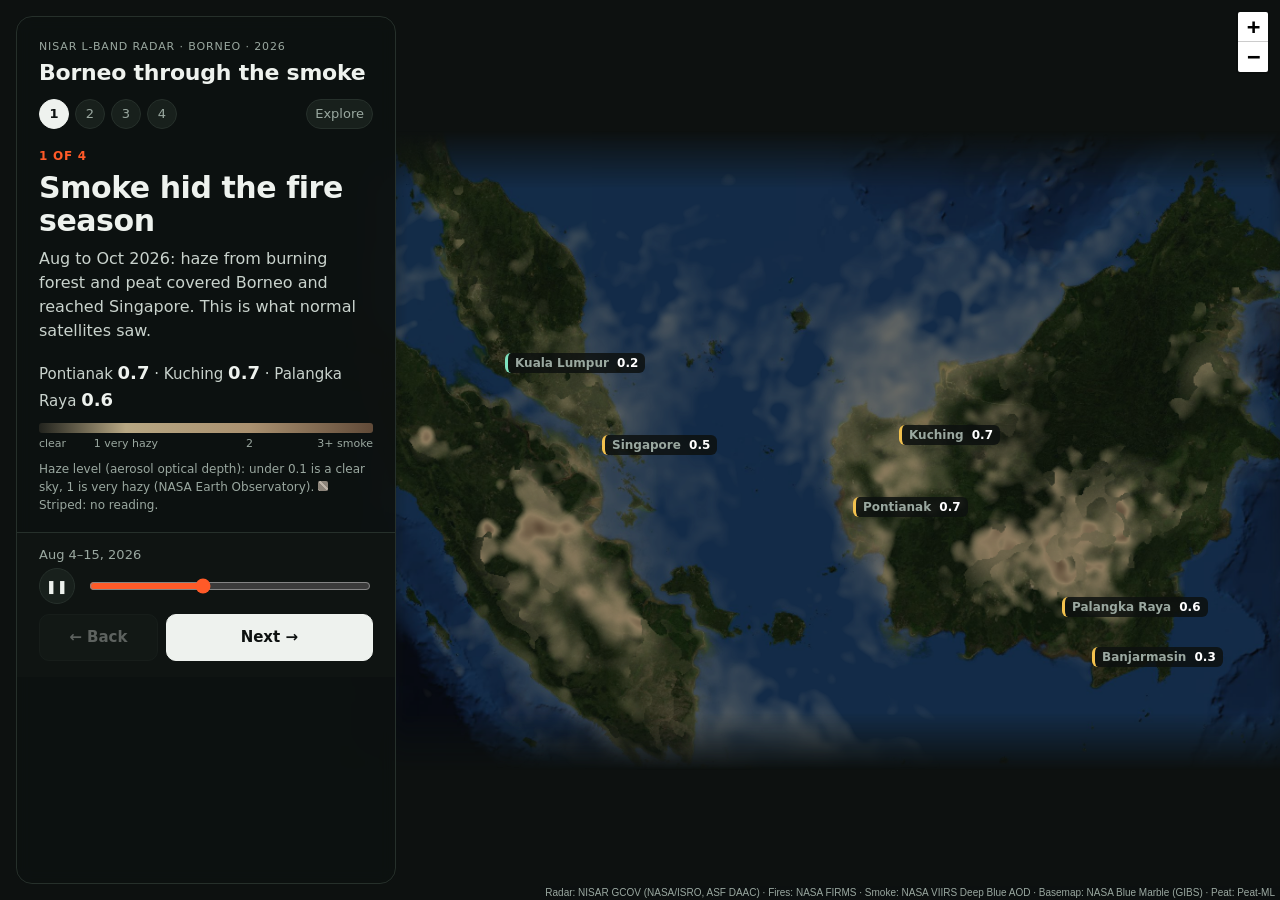
==== commit 0a139fc6: "Fire check: sweep, optical DIST-ALERT, hand-check sheet, three UI review rounds Pipeline - firms.py " ====
--- a/index.html
+++ b/index.html
@@ -26,18 +26,20 @@
 
     <section class="explore" id="explore" hidden>
       <div class="stats">
-        <div><span class="big loss" data-live="km2">0</span><small>km² of tree cover lost</small></div>
-        <div><span class="big" data-live="co2">0</span><small>Mt CO₂ from burning peat</small></div>
+        <div><span class="big loss" data-live="km2">0</span><small>km² of tree cover lost (radar)</small></div>
+        <div><span class="big" data-live="co2">0</span><small>Mt CO₂ from peat (estimate)</small></div>
       </div>
+      <p class="keys"><span><i class="key green"></i>tree cover in June</span><span><i class="key red"></i>lost (radar)</span><span><i class="key grey"></i>no tree cover</span></p>
       <div class="layers">
-        <label><input type="checkbox" id="tPeat"> Peat <span class="hint">dark = burned peat</span></label>
-        <label><input type="checkbox" id="tFires"> NASA fire detections</label>
+        <label><input type="checkbox" id="tPeat"> Peat <span class="hint"><i class="key peat"></i>peat <i class="key peatburn"></i>burned peat</span></label>
+        <label><input type="checkbox" id="tFires"> NASA fire detections <span class="hint">36 days up to the slider date</span></label>
         <label><input type="checkbox" id="tSmoke"> Smoke <span class="hint">what normal satellites see</span></label>
+        <p class="hint" id="smokeHides" hidden>Smoke is on: the radar layers are hidden under it.</p>
       </div>
       <div class="jumps">
         <button type="button" class="jump" data-jump="ketapang">Ketapang peat dome →</button>
       </div>
-      <p class="hint">Click anywhere on the map for that spot's radar history.</p>
+      <p class="hint">Click green or red for a spot's radar history.</p>
     </section>
 
     <section class="probe" id="probe" hidden>
@@ -47,23 +49,24 @@
       </div>
       <svg id="chart" viewBox="0 0 300 130" role="img" aria-label="Radar brightness over time"></svg>
       <p class="probenote" id="probeNote"></p>
-      <p class="legend"><span class="hv"></span>HV: echo off leaves and branches <span class="hh"></span>HH: off ground and trunks</p>
+      <p class="legend"><span class="hv"></span>leaf echo (HV) <span class="hh"></span>ground and trunk echo (HH)</p>
     </section>
 
-    <section class="timeline">
-      <div class="when"><span id="date">June 17 to 28</span></div>
-      <div class="time">
-        <button id="play" type="button" aria-label="Play">▶</button>
-        <input id="slider" type="range" min="0" max="0" value="0" aria-label="12-day step">
+    <p class="limits">Radar values are relative brightness from NISAR browse images, not calibrated backscatter. Radar map: Borneo south of 4.2° N. Sources and method: see the README.</p>
+
+    <div class="dock">
+      <section class="timeline">
+        <div class="when"><span id="date">June 17 to 28</span></div>
+        <div class="time">
+          <button id="play" type="button" aria-label="Play">▶</button>
+          <input id="slider" type="range" min="0" max="0" value="0" aria-label="12-day step">
+        </div>
+      </section>
+      <div class="nav">
+        <button id="prev" type="button">← Back</button>
+        <button id="next" type="button" class="primary">Next →</button>
       </div>
-    </section>
-
-    <div class="nav">
-      <button id="prev" type="button">← Back</button>
-      <button id="next" type="button" class="primary">Next →</button>
     </div>
-
-    <p class="limits">Radar values are relative brightness from NISAR browse images, not calibrated backscatter. Sources and method: see the README.</p>
   </aside>
 
   <script src="vendor/leaflet.js"></script>
--- a/style.css
+++ b/style.css
@@ -71,6 +71,9 @@
 .bar.dim span { background: #4a524e; }
 .bar b { position: absolute; left: 10px; top: 50%; transform: translateY(-50%); font-size: 20px; }
 
+.second { margin: 14px 0 0; padding-top: 12px; border-top: 1px solid var(--line); font-size: 13px; color: #c9d3cd; }
+.second b { color: var(--ink); }
+
 /* Explore */
 .explore { display: grid; gap: 18px; }
 .explore[hidden] { display: none; }
@@ -103,20 +106,23 @@
 .legend .hh { background: var(--hh); margin-left: 8px; }
 
 /* Timeline and nav */
-.timeline { margin-top: auto; border-top: 1px solid var(--line); padding-top: 12px; }
+
 .when { font-size: 13px; color: var(--muted); margin-bottom: 4px; }
 .time { display: flex; align-items: center; gap: 12px; }
 #play { width: 36px; height: 36px; flex: none; border-radius: 50%; border: 1px solid var(--line);
   background: var(--chip); color: var(--ink); font-size: 13px; cursor: pointer; }
 #slider { flex: 1; accent-color: var(--loss); height: 28px; }
-.nav { display: flex; gap: 8px; position: sticky; bottom: -16px; margin: 0 -22px -16px; padding: 10px 22px 16px;
-  background: linear-gradient(transparent, var(--panel) 25%); z-index: 2; }
+
+/* Timeline and nav share a dock pinned to the bottom of the panel, so neither is ever scrolled away. */
+.limits { margin: auto 0 0; font-size: 11px; color: var(--muted); }
+.dock { position: sticky; bottom: -16px; margin: 0 -22px -16px; padding: 12px 22px 16px; display: grid; gap: 10px;
+  background: #0f1412; border-top: 1px solid var(--line); z-index: 2; }
+.nav { display: flex; gap: 8px; }
 .nav button { flex: 1; padding: 11px 14px; border-radius: 10px; border: 1px solid var(--line); background: var(--chip);
   color: var(--ink); cursor: pointer; font-weight: 600; }
 .nav button.primary { flex: 2; background: var(--ink); color: var(--bg); border-color: var(--ink); }
 .nav button:disabled { opacity: 0.35; cursor: default; }
-.limits { margin: 0; font-size: 11px; color: var(--muted); order: 9; }
-.nav { order: 10; }
+
 
 /* City readings on the smoke map */
 .city { white-space: nowrap; font: 600 12px/1.2 system-ui, sans-serif; color: #fff; background: rgba(13, 17, 16, 0.85);
@@ -131,13 +137,37 @@
 @media (max-width: 700px) {
   #panel { top: auto; left: 0; right: 0; bottom: 0; width: auto; max-height: 56vh;
     border-radius: 16px 16px 0 0; padding: 14px 16px 12px; gap: 12px; }
-  .brand h1, .kicker { display: none; }
+
   .dots { margin-top: 0; }
   h2 { font-size: 22px; }
   .chbody { font-size: 14px; margin-bottom: 10px; }
   .big { font-size: 40px; }
-  .nav { bottom: -12px; margin: 0 -16px -12px; padding: 8px 16px 12px; }
+
   .limits { display: none; }
   .city { font-size: 10px; padding: 2px 5px; }
 }
 #panel { scrollbar-width: thin; scrollbar-color: #34403a transparent; }
+
+/* Review fixes */
+.key.peat { background: rgba(120, 72, 40, 0.75); }
+.key.peatburn { background: #6e1a12; }
+.layers .hint .key { margin-left: 6px; }
+.headline { display: flex; align-items: baseline; gap: 10px; margin-bottom: 4px; }
+.headline .big { color: var(--fire); }
+.headline span:last-child { color: #c9d3cd; font-size: 15px; line-height: 1.3; }
+.confirm { margin: 12px 0 0; font-size: 13px; color: #c9d3cd; }
+.confirm b { color: var(--ink); }
+input[type="checkbox"]:disabled + * , label:has(input:disabled) { opacity: 0.45; }
+/* Region layers (smoke, regional basemap) fade out at their edges instead of ending in a hard rectangle. */
+.feather { -webkit-mask-image: linear-gradient(to right, transparent, #000 7%, #000 93%, transparent),
+  linear-gradient(to bottom, transparent, #000 9%, #000 91%, transparent);
+  -webkit-mask-composite: source-in; mask-image: linear-gradient(to right, transparent, #000 7%, #000 93%, transparent),
+  linear-gradient(to bottom, transparent, #000 9%, #000 91%, transparent); mask-composite: intersect; }
+@media (max-width: 700px) {
+  .brand .kicker { display: none; }
+  .brand h1 { font-size: 15px; margin-bottom: 8px; }
+  .dock { bottom: -12px; margin: 0 -16px -12px; padding: 8px 16px 12px; gap: 6px; }
+  .limits { display: none; }
+}
+#chart .zero { stroke: #55615a; stroke-dasharray: 2 3; }
+#chart { max-height: 118px; }
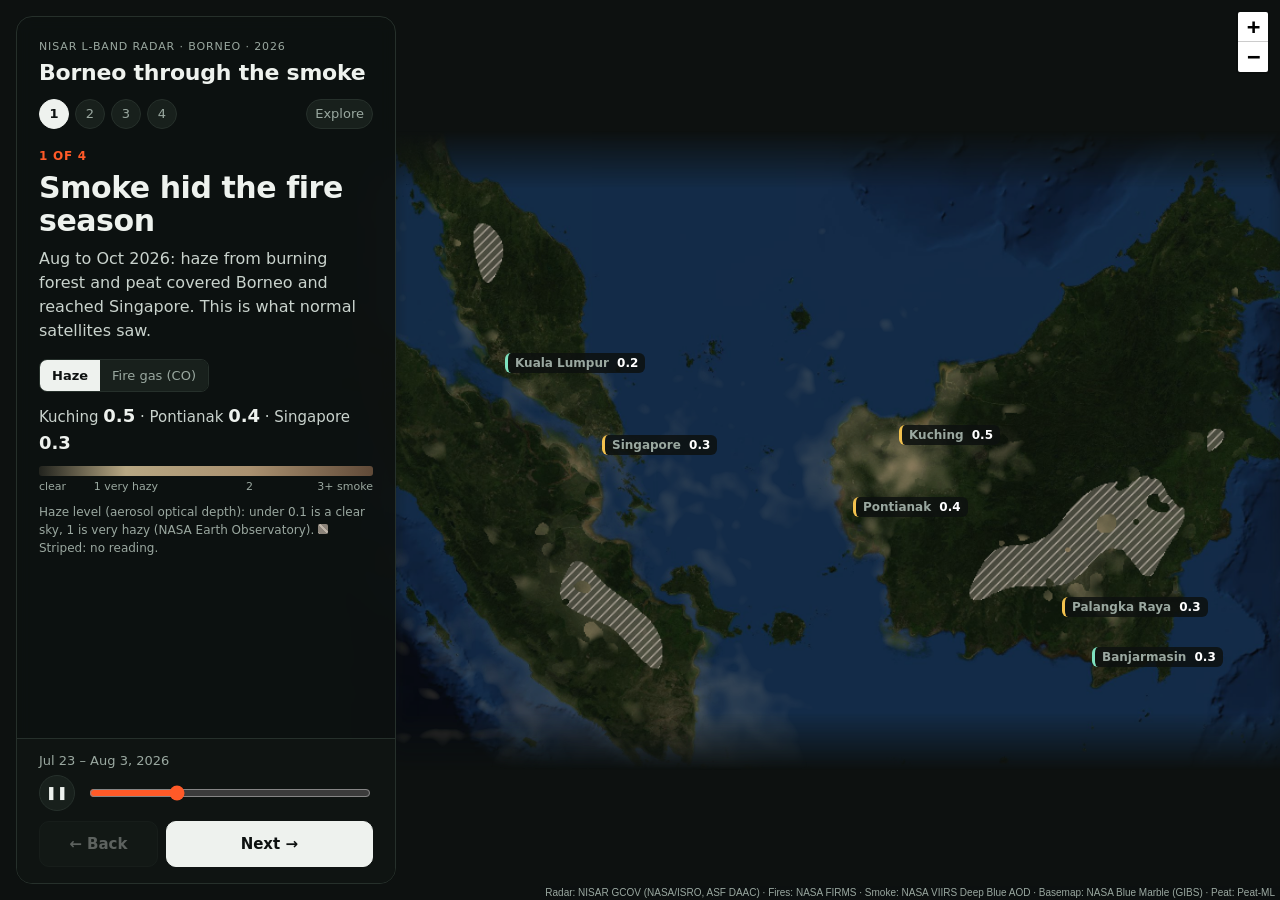
==== commit ffe48a55: "Fire gas (AIRS CO) layer, aggregated fire clusters, review round 4 fixes co.py: NASA AIRS L3 daily c" ====
--- a/index.html
+++ b/index.html
@@ -27,13 +27,14 @@
     <section class="explore" id="explore" hidden>
       <div class="stats">
         <div><span class="big loss" data-live="km2">0</span><small>km² of tree cover lost (radar)</small></div>
-        <div><span class="big" data-live="co2">0</span><small>Mt CO₂ from peat (estimate)</small></div>
+        <div><span class="big" data-live="co2">0</span><small>Mt CO₂ from peat (upper estimate)</small></div>
       </div>
       <p class="keys"><span><i class="key green"></i>tree cover in June</span><span><i class="key red"></i>lost (radar)</span><span><i class="key grey"></i>no tree cover</span></p>
       <div class="layers">
         <label><input type="checkbox" id="tPeat"> Peat <span class="hint"><i class="key peat"></i>peat <i class="key peatburn"></i>burned peat</span></label>
         <label><input type="checkbox" id="tFires"> NASA fire detections <span class="hint">36 days up to the slider date</span></label>
         <label><input type="checkbox" id="tSmoke"> Smoke <span class="hint">what normal satellites see</span></label>
+        <label><input type="checkbox" id="tCO"> Fire gas <span class="hint">carbon monoxide, NASA AIRS</span></label>
         <p class="hint" id="smokeHides" hidden>Smoke is on: the radar layers are hidden under it.</p>
       </div>
       <div class="jumps">
@@ -47,9 +48,9 @@
         <strong id="probeTitle">This spot</strong>
         <button id="probeClose" type="button" aria-label="Close">×</button>
       </div>
-      <svg id="chart" viewBox="0 0 300 130" role="img" aria-label="Radar brightness over time"></svg>
       <p class="probenote" id="probeNote"></p>
       <p class="legend"><span class="hv"></span>leaf echo (HV) <span class="hh"></span>ground and trunk echo (HH)</p>
+      <svg id="chart" viewBox="0 0 300 130" role="img" aria-label="Radar brightness over time"></svg>
     </section>
 
     <p class="limits">Radar values are relative brightness from NISAR browse images, not calibrated backscatter. Radar map: Borneo south of 4.2° N. Sources and method: see the README.</p>
--- a/style.css
+++ b/style.css
@@ -115,7 +115,7 @@
 
 /* Timeline and nav share a dock pinned to the bottom of the panel, so neither is ever scrolled away. */
 .limits { margin: auto 0 0; font-size: 11px; color: var(--muted); }
-.dock { position: sticky; bottom: -16px; margin: 0 -22px -16px; padding: 12px 22px 16px; display: grid; gap: 10px;
+.dock { position: sticky; bottom: -16px; margin: auto -22px -16px; padding: 12px 22px 16px; display: grid; gap: 10px;
   background: #0f1412; border-top: 1px solid var(--line); z-index: 2; }
 .nav { display: flex; gap: 8px; }
 .nav button { flex: 1; padding: 11px 14px; border-radius: 10px; border: 1px solid var(--line); background: var(--chip);
@@ -152,6 +152,12 @@
 .key.peat { background: rgba(120, 72, 40, 0.75); }
 .key.peatburn { background: #6e1a12; }
 .layers .hint .key { margin-left: 6px; }
+.bars.two { grid-template-columns: 1fr 1fr; gap: 10px; }
+.bars.two .bar { margin-top: 0; }
+.key.fire { background: #ffe23c; }
+.key.firefaint { background: rgba(255, 214, 70, 0.4); }
+.leaflet-fires-pane.glow { filter: drop-shadow(0 0 1.5px #ffd23c) drop-shadow(0 0 3px rgba(255, 210, 60, 0.7)); }
+.fadetop { -webkit-mask-image: linear-gradient(to bottom, transparent 1%, #000 5%); mask-image: linear-gradient(to bottom, transparent 1%, #000 5%); }
 .headline { display: flex; align-items: baseline; gap: 10px; margin-bottom: 4px; }
 .headline .big { color: var(--fire); }
 .headline span:last-child { color: #c9d3cd; font-size: 15px; line-height: 1.3; }
@@ -171,3 +177,8 @@
 }
 #chart .zero { stroke: #55615a; stroke-dasharray: 2 3; }
 #chart { max-height: 118px; }
+@media (max-width: 700px) { .big { font-size: 34px; } .widget small { font-size: 12px; } .probenote { font-size: 13px; } }
+.seg { display: inline-flex; border: 1px solid var(--line); border-radius: 8px; overflow: hidden; margin-bottom: 10px; }
+.seg button { background: var(--chip); color: var(--muted); border: 0; padding: 6px 12px; cursor: pointer; font-size: 13px; }
+.seg button.on { background: var(--ink); color: var(--bg); font-weight: 600; }
+.cobar { height: 10px; border-radius: 3px; background: linear-gradient(90deg, rgba(196,150,255,0.05), rgba(160,90,210,0.45) 40%, rgba(118,20,150,0.7)); }
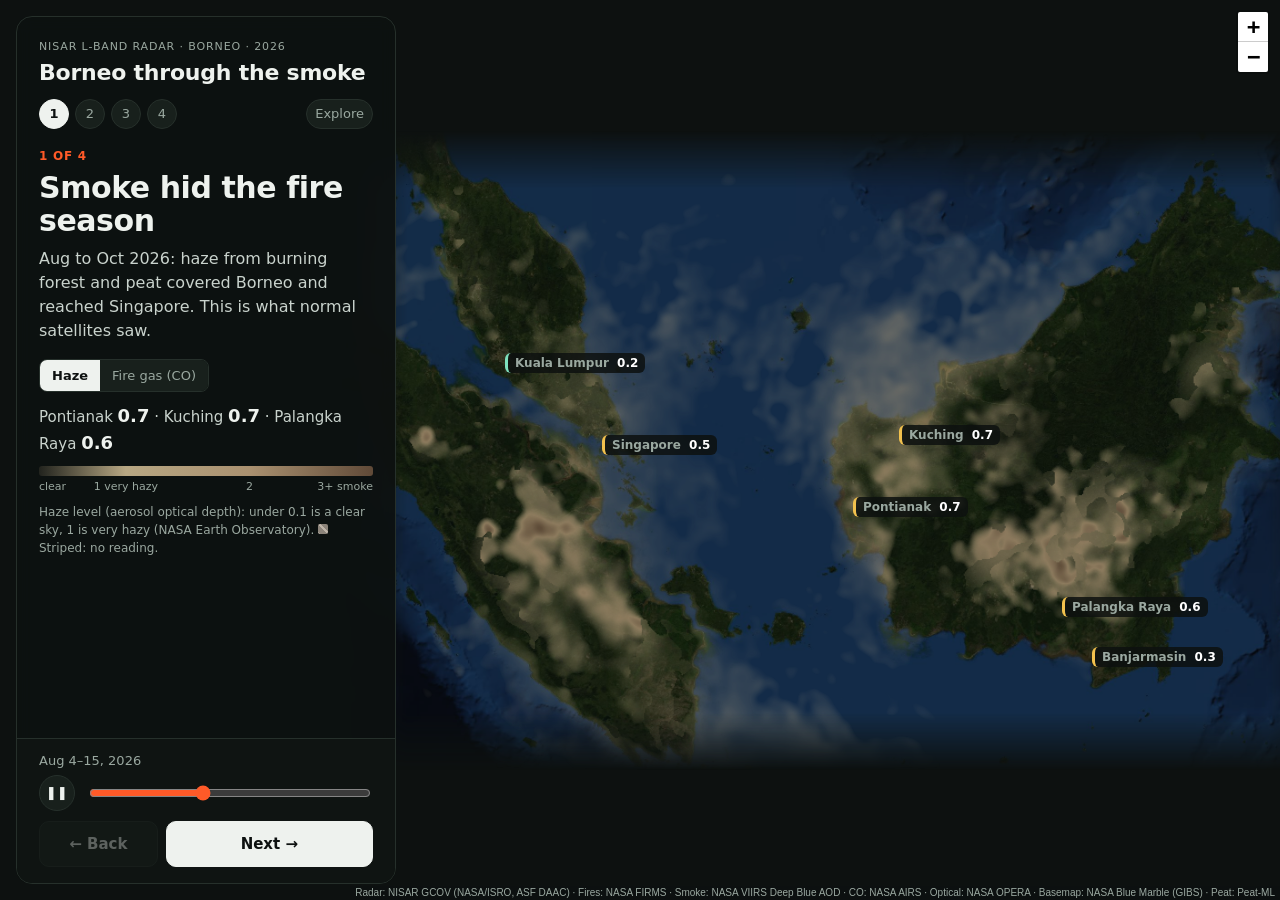
==== commit 2377bf50: "Fix review round 5: chapter 4 fits 800 px laptops, readable CO, warmer fire fields Chapter 4: wide, " ====
--- a/index.html
+++ b/index.html
@@ -36,6 +36,10 @@
         <label><input type="checkbox" id="tSmoke"> Smoke <span class="hint">what normal satellites see</span></label>
         <label><input type="checkbox" id="tCO"> Fire gas <span class="hint">carbon monoxide, NASA AIRS</span></label>
         <p class="hint" id="smokeHides" hidden>Smoke is on: the radar layers are hidden under it.</p>
+        <div id="exploreScales" hidden>
+          <div class="gas-aod"><div class="aodbar"></div><div class="aodticks"><span style="left:0">clear</span><span style="left:26%">1 very hazy</span><span style="left:63%">2</span><span style="right:0">3+ smoke</span></div></div>
+          <div class="gas-co" hidden><div class="cobar"></div><div class="aodticks"><span style="left:0">80 June</span><span style="left:45%">200</span><span style="right:0">330+ ppb</span></div></div>
+        </div>
       </div>
       <div class="jumps">
         <button type="button" class="jump" data-jump="ketapang">Ketapang peat dome →</button>
@@ -50,7 +54,7 @@
       </div>
       <p class="probenote" id="probeNote"></p>
       <p class="legend"><span class="hv"></span>leaf echo (HV) <span class="hh"></span>ground and trunk echo (HH)</p>
-      <svg id="chart" viewBox="0 0 300 130" role="img" aria-label="Radar brightness over time"></svg>
+      <svg id="chart" viewBox="0 0 300 100" role="img" aria-label="Radar brightness over time"></svg>
     </section>
 
     <p class="limits">Radar values are relative brightness from NISAR browse images, not calibrated backscatter. Radar map: Borneo south of 4.2° N. Sources and method: see the README.</p>
--- a/style.css
+++ b/style.css
@@ -155,7 +155,7 @@
 .bars.two { grid-template-columns: 1fr 1fr; gap: 10px; }
 .bars.two .bar { margin-top: 0; }
 .key.fire { background: #ffe23c; }
-.key.firefaint { background: rgba(255, 214, 70, 0.4); }
+.key.firefaint { background: radial-gradient(circle, rgba(255,170,50,0.75), rgba(255,170,50,0.15)); }
 .leaflet-fires-pane.glow { filter: drop-shadow(0 0 1.5px #ffd23c) drop-shadow(0 0 3px rgba(255, 210, 60, 0.7)); }
 .fadetop { -webkit-mask-image: linear-gradient(to bottom, transparent 1%, #000 5%); mask-image: linear-gradient(to bottom, transparent 1%, #000 5%); }
 .headline { display: flex; align-items: baseline; gap: 10px; margin-bottom: 4px; }
@@ -176,9 +176,23 @@
   .limits { display: none; }
 }
 #chart .zero { stroke: #55615a; stroke-dasharray: 2 3; }
-#chart { max-height: 118px; }
+
 @media (max-width: 700px) { .big { font-size: 34px; } .widget small { font-size: 12px; } .probenote { font-size: 13px; } }
 .seg { display: inline-flex; border: 1px solid var(--line); border-radius: 8px; overflow: hidden; margin-bottom: 10px; }
 .seg button { background: var(--chip); color: var(--muted); border: 0; padding: 6px 12px; cursor: pointer; font-size: 13px; }
 .seg button.on { background: var(--ink); color: var(--bg); font-weight: 600; }
-.cobar { height: 10px; border-radius: 3px; background: linear-gradient(90deg, rgba(196,150,255,0.05), rgba(160,90,210,0.45) 40%, rgba(118,20,150,0.7)); }
+.cobar { height: 10px; border-radius: 3px; background: linear-gradient(90deg, rgba(215,175,255,0.1), rgba(215,175,255,0.6) 25%, rgb(200,70,225) 55%, rgb(120,20,165)); }
+/* Laptop screens around 800 px tall: tighten the story so chapter 4's chart clears the dock. */
+@media (min-width: 701px) and (max-height: 880px) {
+  .brand .kicker { display: none; }
+  h2 { font-size: 26px; margin-bottom: 8px; }
+  .chbody { font-size: 15px; margin-bottom: 12px; }
+  .big { font-size: 46px; }
+  .probe { padding-top: 10px; }
+  .carline { display: none; }
+  #panel { gap: 14px; }
+}
+@media (max-width: 700px) {
+  .cityline { display: none; }        /* the chips on the map carry the same numbers */
+  .city-Banjarmasin { transform: translate(-50%, 40%); }
+}
